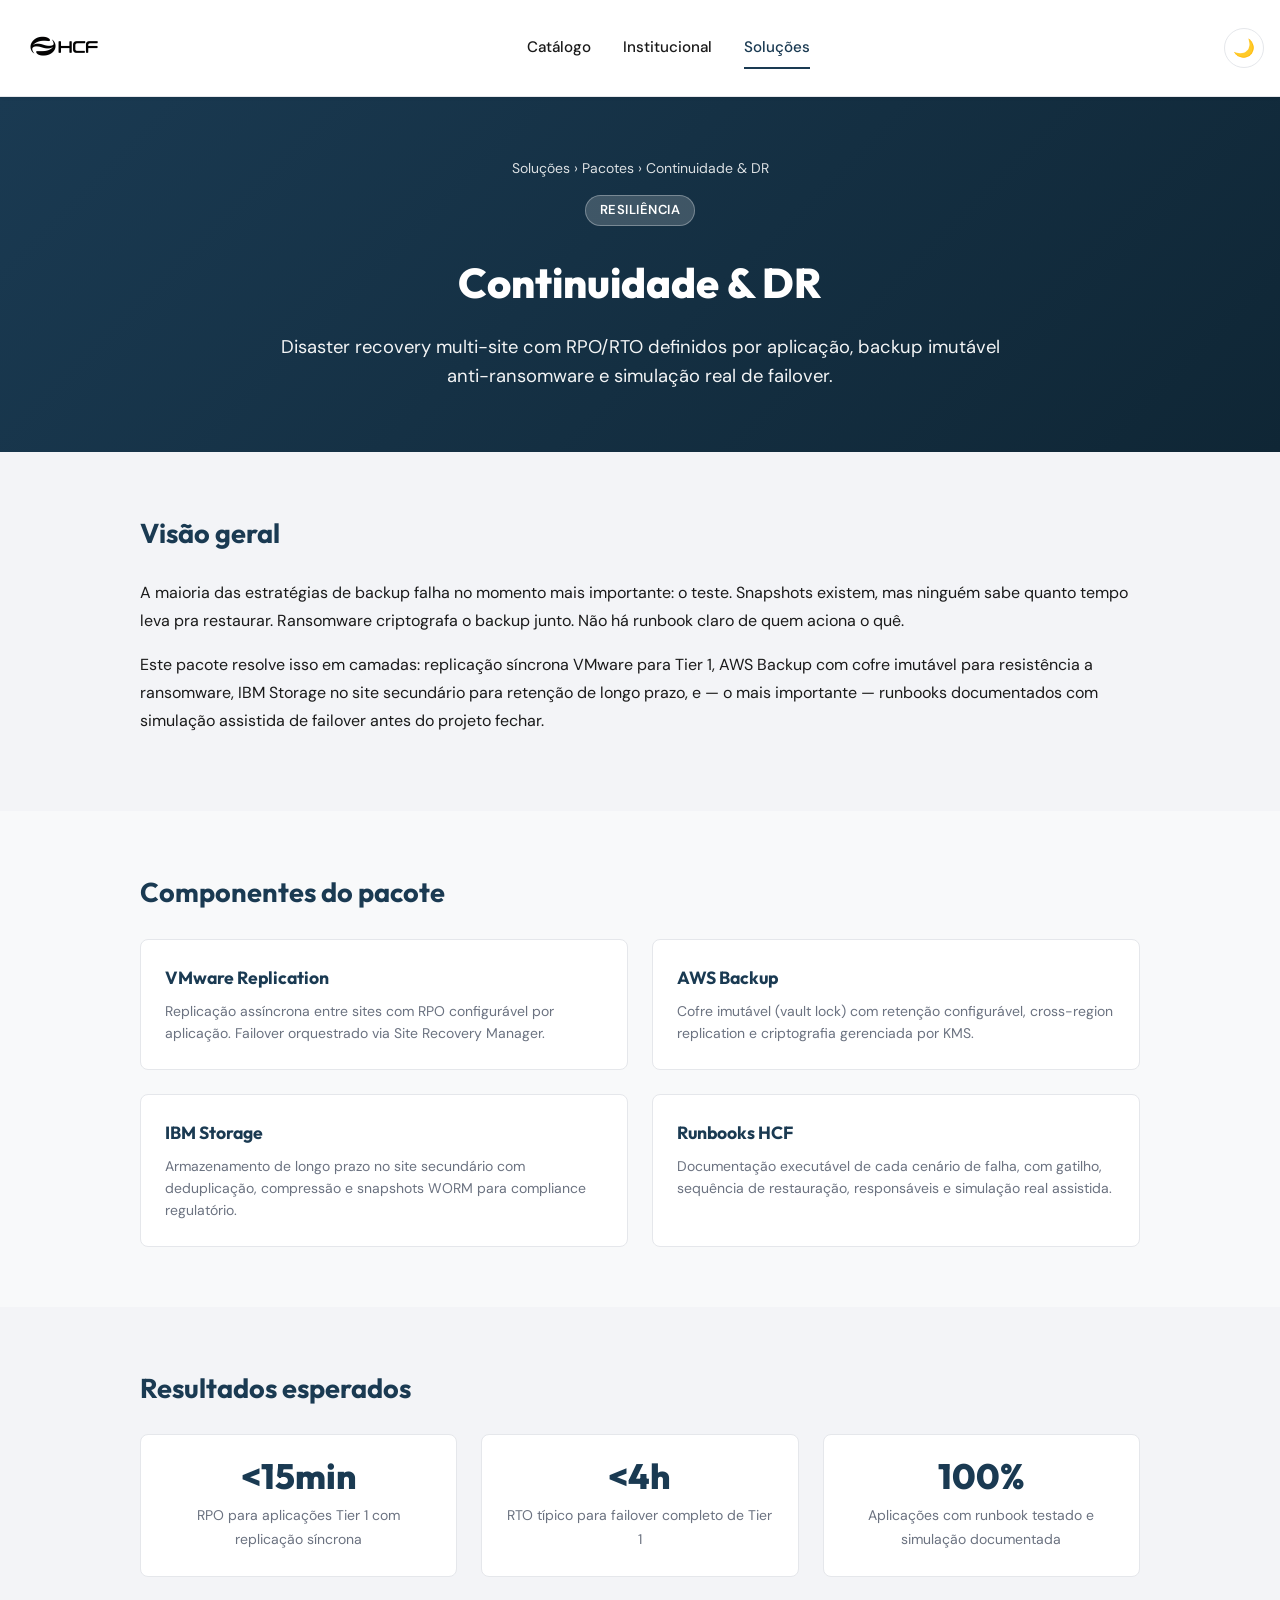
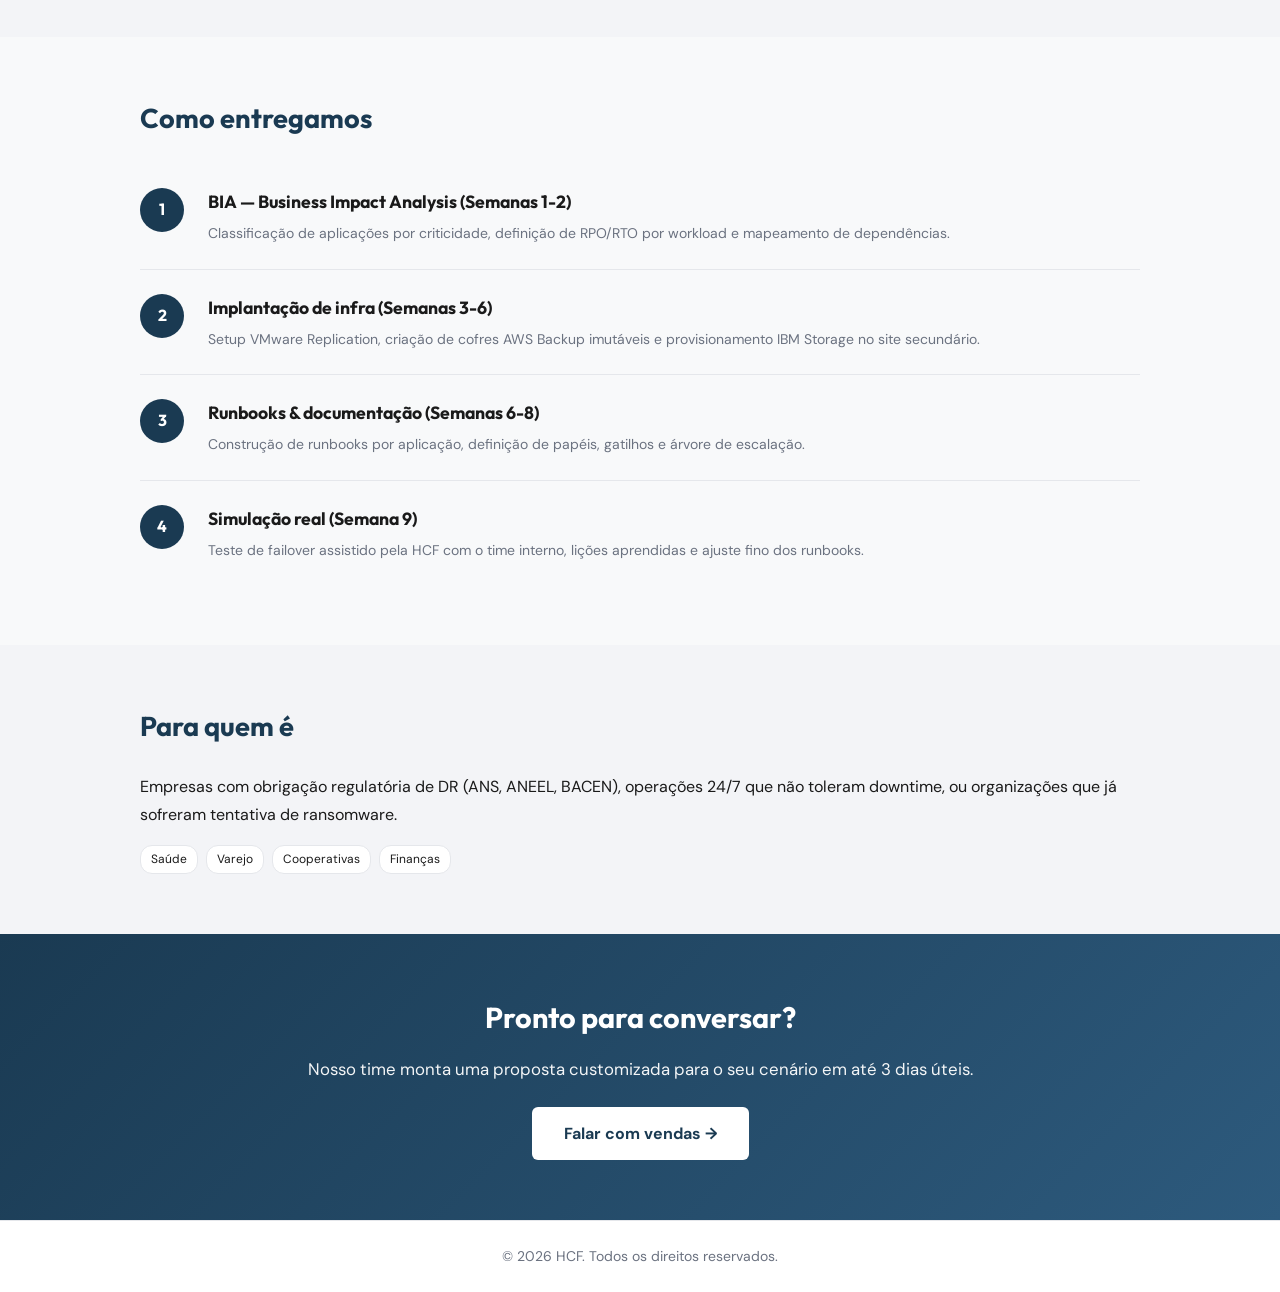
==== pacote-continuidade-dr.html @ e2d4619c "att" ====
<!DOCTYPE html>
<html lang="pt-BR">
<head>
    <meta charset="UTF-8">
    <meta name="viewport" content="width=device-width, initial-scale=1.0">
    <title>Continuidade & DR - Pacote HCF</title>
    <link rel="icon" type="image/png" href="favicon.png">
    <link rel="stylesheet" href="styles.css">
    <script>
        (function () {
            const saved = localStorage.getItem('theme');
            const prefersDark = window.matchMedia('(prefers-color-scheme: dark)').matches;
            document.documentElement.setAttribute('data-theme', saved || (prefersDark ? 'dark' : 'light'));
        })();
    </script>
</head>
<body>
    <header class="header">
        <div class="header-container">
            <a href="index.html" class="logo">
                <img src="hcf.png" alt="HCF" class="logo-img">
            </a>
            <nav class="nav-tabs">
                <a href="index.html" class="nav-tab">Catálogo</a>
                <a href="index.html" class="nav-tab">Institucional</a>
                <a href="solucoes.html" class="nav-tab active">Soluções</a>
            </nav>
            <button class="theme-toggle" id="theme-toggle" aria-label="Alternar tema">
                <span class="theme-icon-light">☀️</span>
                <span class="theme-icon-dark">🌙</span>
            </button>
        </div>
    </header>

    <section class="pkg-hero">
        <div class="container">
            <p class="pkg-breadcrumb"><a href="solucoes.html">Soluções</a> &rsaquo; Pacotes &rsaquo; Continuidade &amp; DR</p>
            <span class="pkg-hero-tag">Resiliência</span>
            <h1>Continuidade &amp; DR</h1>
            <p class="pkg-pitch">Disaster recovery multi-site com RPO/RTO definidos por aplicação, backup imutável anti-ransomware e simulação real de failover.</p>
        </div>
    </section>

    <section class="pkg-section">
        <div class="container">
            <h2>Visão geral</h2>
            <p>A maioria das estratégias de backup falha no momento mais importante: o teste. Snapshots existem, mas ninguém sabe quanto tempo leva pra restaurar. Ransomware criptografa o backup junto. Não há runbook claro de quem aciona o quê.</p>
            <p>Este pacote resolve isso em camadas: replicação síncrona VMware para Tier 1, AWS Backup com cofre imutável para resistência a ransomware, IBM Storage no site secundário para retenção de longo prazo, e — o mais importante — runbooks documentados com simulação assistida de failover antes do projeto fechar.</p>
        </div>
    </section>

    <section class="pkg-section alt">
        <div class="container">
            <h2>Componentes do pacote</h2>
            <div class="pkg-components-grid">
                <div class="pkg-component">
                    <h3>VMware Replication</h3>
                    <p>Replicação assíncrona entre sites com RPO configurável por aplicação. Failover orquestrado via Site Recovery Manager.</p>
                </div>
                <div class="pkg-component">
                    <h3>AWS Backup</h3>
                    <p>Cofre imutável (vault lock) com retenção configurável, cross-region replication e criptografia gerenciada por KMS.</p>
                </div>
                <div class="pkg-component">
                    <h3>IBM Storage</h3>
                    <p>Armazenamento de longo prazo no site secundário com deduplicação, compressão e snapshots WORM para compliance regulatório.</p>
                </div>
                <div class="pkg-component">
                    <h3>Runbooks HCF</h3>
                    <p>Documentação executável de cada cenário de falha, com gatilho, sequência de restauração, responsáveis e simulação real assistida.</p>
                </div>
            </div>
        </div>
    </section>

    <section class="pkg-section">
        <div class="container">
            <h2>Resultados esperados</h2>
            <div class="pkg-outcomes">
                <div class="pkg-outcome">
                    <div class="pkg-outcome-number">&lt;15min</div>
                    <p>RPO para aplicações Tier 1 com replicação síncrona</p>
                </div>
                <div class="pkg-outcome">
                    <div class="pkg-outcome-number">&lt;4h</div>
                    <p>RTO típico para failover completo de Tier 1</p>
                </div>
                <div class="pkg-outcome">
                    <div class="pkg-outcome-number">100%</div>
                    <p>Aplicações com runbook testado e simulação documentada</p>
                </div>
            </div>
        </div>
    </section>

    <section class="pkg-section alt">
        <div class="container">
            <h2>Como entregamos</h2>
            <div class="pkg-phases">
                <div class="pkg-phase">
                    <div class="pkg-phase-number"></div>
                    <div class="pkg-phase-body">
                        <h3>BIA — Business Impact Analysis (Semanas 1-2)</h3>
                        <p>Classificação de aplicações por criticidade, definição de RPO/RTO por workload e mapeamento de dependências.</p>
                    </div>
                </div>
                <div class="pkg-phase">
                    <div class="pkg-phase-number"></div>
                    <div class="pkg-phase-body">
                        <h3>Implantação de infra (Semanas 3-6)</h3>
                        <p>Setup VMware Replication, criação de cofres AWS Backup imutáveis e provisionamento IBM Storage no site secundário.</p>
                    </div>
                </div>
                <div class="pkg-phase">
                    <div class="pkg-phase-number"></div>
                    <div class="pkg-phase-body">
                        <h3>Runbooks &amp; documentação (Semanas 6-8)</h3>
                        <p>Construção de runbooks por aplicação, definição de papéis, gatilhos e árvore de escalação.</p>
                    </div>
                </div>
                <div class="pkg-phase">
                    <div class="pkg-phase-number"></div>
                    <div class="pkg-phase-body">
                        <h3>Simulação real (Semana 9)</h3>
                        <p>Teste de failover assistido pela HCF com o time interno, lições aprendidas e ajuste fino dos runbooks.</p>
                    </div>
                </div>
            </div>
        </div>
    </section>

    <section class="pkg-section">
        <div class="container">
            <h2>Para quem é</h2>
            <p>Empresas com obrigação regulatória de DR (ANS, ANEEL, BACEN), operações 24/7 que não toleram downtime, ou organizações que já sofreram tentativa de ransomware.</p>
            <div class="pkg-segments">
                <span class="component-chip">Saúde</span>
                <span class="component-chip">Varejo</span>
                <span class="component-chip">Cooperativas</span>
                <span class="component-chip">Finanças</span>
            </div>
        </div>
    </section>

    <section class="pkg-cta">
        <div class="container">
            <h2>Pronto para conversar?</h2>
            <p>Nosso time monta uma proposta customizada para o seu cenário em até 3 dias úteis.</p>
            <a href="mailto:vendas@hcftec.br?subject=Interesse%20no%20pacote%20Continuidade%20e%20DR&body=Ol%C3%A1%2C%20gostaria%20de%20receber%20uma%20proposta%20para%20o%20pacote%20Continuidade%20e%20DR." class="pkg-cta-btn">Falar com vendas →</a>
        </div>
    </section>

    <footer class="footer">
        <p>&copy; 2026 HCF. Todos os direitos reservados.</p>
    </footer>

    <script>
        document.getElementById('theme-toggle').addEventListener('click', () => {
            const current = document.documentElement.getAttribute('data-theme');
            const next = current === 'dark' ? 'light' : 'dark';
            document.documentElement.setAttribute('data-theme', next);
            localStorage.setItem('theme', next);
        });
    </script>
</body>
</html>
---- styles.css ----
/* ============================================
   SECTION 1: VARIABLES & RESET
   ============================================ */

@import url('https://fonts.googleapis.com/css2?family=Outfit:wght@400;500;600;700;800&family=DM+Sans:wght@400;500;600;700&display=swap');

:root {
    /* Colors */
    --color-primary: #1a3a52;
    --color-primary-dark: #0f2635;
    --color-primary-light: #2d5a7d;
    --color-secondary: #5a6b7a;
    --color-text-dark: #1a1a1a;
    --color-text-light: #6b7280;
    --color-white: #ffffff;
    --color-bg-white: #ffffff;
    --color-bg-light: #f8f9fa;
    --color-bg-page: #f3f4f7;
    --color-border: #e5e7eb;
    --color-whatsapp: #25d366;
    --color-whatsapp-dark: #1ea852;
    --color-error: #e74c3c;
    --color-error-dark: #c0392b;

    /* Typography */
    --font-display: 'Outfit', sans-serif;
    --font-body: 'DM Sans', sans-serif;
    --font-size-h1: 2.5rem;
    --font-size-subtitle: 18px;
    --font-size-h1-mobile: 2rem;
    --font-size-subtitle-mobile: 16px;

    /* Spacing */
    --spacing-xs: 8px;
    --spacing-sm: 16px;
    --spacing-md: 24px;
    --spacing-lg: 32px;
    --spacing-xl: 40px;
    --spacing-xxl: 60px;

    /* Other */
    --transition: all 0.3s ease;
    --box-shadow: 0 1px 3px rgba(0, 0, 0, 0.08);
    --box-shadow-hover: 0 4px 12px rgba(0, 0, 0, 0.12);
    --box-shadow-elevated: 0 8px 24px rgba(0, 0, 0, 0.14);
}

[data-theme="dark"] {
    --color-primary: #4a9eff;
    --color-primary-dark: #2d7fdb;
    --color-primary-light: #6bb0ff;
    --color-secondary: #8a9ba8;
    --color-text-dark: #e8eaed;
    --color-text-light: #a0a8b3;
    --color-white: #ffffff;
    --color-bg-white: #1e2128;
    --color-bg-light: #262a33;
    --color-bg-page: #14161b;
    --color-border: #2f343d;
    --box-shadow: 0 1px 3px rgba(0, 0, 0, 0.4);
    --box-shadow-hover: 0 4px 12px rgba(0, 0, 0, 0.5);
    --box-shadow-elevated: 0 8px 24px rgba(0, 0, 0, 0.6);
}

* {
    margin: 0;
    padding: 0;
    box-sizing: border-box;
}

html {
    scroll-behavior: smooth;
}

body {
    font-family: var(--font-body);
    background-color: var(--color-bg-page);
    color: var(--color-text-dark);
    line-height: 1.6;
}

button {
    cursor: pointer;
    border: none;
    font-family: var(--font-body);
    font-size: 1rem;
}

h1, h2, h3, h4, h5, h6 {
    font-family: var(--font-display);
    margin-bottom: var(--spacing-sm);
    font-weight: 700;
    color: var(--color-text-dark);
}


/* ============================================
   SECTION 2: HEADER
   ============================================ */

.header {
    background-color: var(--color-bg-white);
    padding: var(--spacing-sm) 0;
    position: sticky;
    top: 0;
    z-index: 100;
    box-shadow: var(--box-shadow);
    border-bottom: 1px solid var(--color-border);
}

.header-container {
    max-width: 1400px;
    margin: 0 auto;
    padding: 0 var(--spacing-sm);
    display: flex;
    justify-content: space-between;
    align-items: center;
    gap: var(--spacing-md);
}

.logo {
    display: flex;
    align-items: center;
    text-decoration: none;
}

.logo-img {
    height: 64px;
    width: auto;
    display: block;
    filter: invert(1);
    transition: filter 0.3s ease;
}

@media (max-width: 767px) {
    .logo-img { height: 48px; }
}

[data-theme="dark"] .logo-img {
    filter: invert(0);
}

.theme-toggle {
    background-color: transparent;
    border: 1px solid var(--color-border);
    border-radius: 50%;
    width: 40px;
    height: 40px;
    display: flex;
    align-items: center;
    justify-content: center;
    font-size: 1.1rem;
    cursor: pointer;
    transition: var(--transition);
    padding: 0;
    flex-shrink: 0;
}

.theme-toggle:hover {
    background-color: var(--color-bg-light);
    border-color: var(--color-primary);
}

.theme-toggle .theme-icon-light { display: none; }
.theme-toggle .theme-icon-dark { display: inline; }

[data-theme="dark"] .theme-toggle .theme-icon-light { display: inline; }
[data-theme="dark"] .theme-toggle .theme-icon-dark { display: none; }

/* Navigation Tabs */
.nav-tabs {
    display: flex;
    gap: var(--spacing-lg);
}

.nav-tab {
    background-color: transparent;
    color: var(--color-text-dark);
    padding: var(--spacing-xs) 0;
    font-size: 0.95rem;
    font-weight: 500;
    border-bottom: 2px solid transparent;
    transition: var(--transition);
    cursor: pointer;
    font-family: var(--font-body);
    text-decoration: none;
}

.nav-tab:hover {
    color: var(--color-primary);
    border-bottom-color: var(--color-primary);
}

.nav-tab.active {
    color: var(--color-primary);
    border-bottom-color: var(--color-primary);
}

.header-right {
    display: flex;
    align-items: center;
    gap: var(--spacing-md);
    flex: 1;
    justify-content: flex-end;
}

.search-box {
    flex: 1;
    display: flex;
    gap: 0;
    background-color: var(--color-bg-light);
    border: 1px solid var(--color-border);
    border-radius: 6px;
    overflow: hidden;
    max-width: 400px;
    transition: var(--transition);
}

.search-box:focus-within {
    border-color: var(--color-primary);
    box-shadow: 0 0 0 3px rgba(26, 58, 82, 0.1);
}

.search-input {
    flex: 1;
    border: none;
    padding: 10px var(--spacing-sm);
    outline: none;
    font-size: 0.95rem;
    background-color: transparent;
    font-family: var(--font-body);
    color: var(--color-text-dark);
}

.search-input::placeholder {
    color: var(--color-text-light);
}

.search-btn {
    padding: 10px var(--spacing-sm);
    background-color: transparent;
    color: var(--color-primary);
    font-size: 1rem;
    transition: var(--transition);
    cursor: pointer;
}

.search-btn:hover {
    background-color: rgba(26, 58, 82, 0.05);
}

.cart-icon-container {
    display: flex;
    align-items: center;
}

.cart-icon {
    background-color: transparent;
    color: var(--color-text-dark);
    font-size: 1.4rem;
    position: relative;
    padding: var(--spacing-xs) var(--spacing-sm);
    transition: var(--transition);
    cursor: pointer;
}

.cart-icon:hover {
    color: var(--color-primary);
}

.cart-count {
    position: absolute;
    top: -4px;
    right: 4px;
    background-color: var(--color-error);
    color: var(--color-white);
    border-radius: 50%;
    width: 20px;
    height: 20px;
    display: flex;
    align-items: center;
    justify-content: center;
    font-size: 0.7rem;
    font-weight: 700;
}


/* ============================================
   SECTION 3: MAIN CONTENT & CATALOG
   ============================================ */

.main-content {
    max-width: 1400px;
    margin: 0 auto;
    padding: var(--spacing-lg) var(--spacing-sm);
}

.catalog h2 {
    color: var(--color-text-dark);
    font-size: 2rem;
    margin-bottom: var(--spacing-lg);
    text-align: center;
    font-weight: 800;
    font-family: var(--font-display);
}

.category-tabs-container {
    display: flex;
    justify-content: center;
    margin-bottom: var(--spacing-lg);
    overflow-x: auto;
    padding-bottom: var(--spacing-sm);
}

.category-tabs {
    display: flex;
    gap: var(--spacing-sm);
    flex-wrap: wrap;
    justify-content: center;
}

.category-tab {
    padding: 10px var(--spacing-md);
    background-color: var(--color-bg-light);
    color: var(--color-text-dark);
    border: 1px solid var(--color-border);
    border-radius: 20px;
    font-size: 0.95rem;
    font-weight: 500;
    transition: var(--transition);
    cursor: pointer;
    font-family: var(--font-body);
    white-space: nowrap;
}

.category-tab:hover {
    border-color: var(--color-primary);
    color: var(--color-primary);
}

.category-tab.active {
    background-color: var(--color-primary);
    color: var(--color-white);
    border-color: var(--color-primary);
}

.products-grid {
    display: grid;
    grid-template-columns: repeat(4, 1fr);
    gap: var(--spacing-lg);
    margin-bottom: var(--spacing-lg);
}

.product-card {
    background-color: var(--color-bg-white);
    border: 1px solid var(--color-border);
    border-radius: 8px;
    padding: var(--spacing-md);
    transition: var(--transition);
    display: flex;
    flex-direction: column;
    height: 100%;
    cursor: pointer;
}

.product-card:hover {
    border-color: var(--color-primary);
    box-shadow: var(--box-shadow-elevated);
    transform: translateY(-4px);
}

.product-image {
    width: 100%;
    height: 200px;
    background-color: var(--color-bg-light);
    border-radius: 6px;
    margin-bottom: var(--spacing-md);
    display: flex;
    align-items: center;
    justify-content: center;
    font-size: 3rem;
    overflow: hidden;
    border: 1px solid var(--color-border);
}

.product-img {
    width: 100%;
    height: 100%;
    object-fit: cover;
}

.product-emoji {
    font-size: 3rem;
}

.product-info {
    flex: 1;
    display: flex;
    flex-direction: column;
}

.product-name {
    font-size: 1.1rem;
    font-weight: 600;
    color: var(--color-text-dark);
    margin-bottom: var(--spacing-xs);
    line-height: 1.4;
    min-height: 2.4em;
    font-family: var(--font-display);
}

.product-price {
    font-size: 1.5rem;
    font-weight: 700;
    color: var(--color-primary);
    margin-bottom: var(--spacing-md);
    font-family: var(--font-display);
}

.product-description {
    font-size: 0.9rem;
    color: var(--color-text-light);
    margin-bottom: var(--spacing-md);
    flex: 1;
}

.product-buttons {
    display: flex;
    gap: var(--spacing-sm);
    margin-top: auto;
}

.product-buttons button {
    flex: 1;
    padding: 10px var(--spacing-sm);
    border-radius: 6px;
    font-weight: 600;
    transition: var(--transition);
    font-size: 0.9rem;
    font-family: var(--font-body);
}

.btn-add-cart {
    background-color: var(--color-primary);
    color: var(--color-white);
    border: 1px solid var(--color-primary);
}

.btn-add-cart:hover {
    background-color: var(--color-primary-dark);
    border-color: var(--color-primary-dark);
}

.btn-package-link {
    text-decoration: none;
    display: inline-flex;
    align-items: center;
    justify-content: center;
    gap: 8px;
    width: 100%;
    padding: 12px 20px;
    border-radius: 999px;
    background: linear-gradient(135deg, var(--color-primary), var(--color-primary-light));
    color: var(--color-white) !important;
    border: none !important;
    font-weight: 600;
    font-size: 0.95rem;
    letter-spacing: 0.2px;
    box-shadow: 0 4px 12px rgba(26, 58, 82, 0.25);
    transition: transform 0.2s ease, box-shadow 0.2s ease, background 0.3s ease;
    position: relative;
    overflow: hidden;
}

.btn-package-link::after {
    content: "→";
    display: inline-block;
    transition: transform 0.25s cubic-bezier(0.22, 1, 0.36, 1);
    font-weight: 700;
}

.btn-package-link:hover {
    transform: translateY(-2px);
    box-shadow: 0 8px 20px rgba(26, 58, 82, 0.35);
    background: linear-gradient(135deg, var(--color-primary-light), var(--color-primary));
}

.btn-package-link:hover::after {
    transform: translateX(4px);
}

.btn-package-link:active {
    transform: translateY(0);
}

.package-product-card {
    border-top: 3px solid var(--color-primary);
}

.package-product-image {
    height: 120px !important;
    background: linear-gradient(135deg, var(--color-primary), var(--color-primary-light)) !important;
    border: none !important;
}

.package-product-image .product-emoji {
    font-size: 3.5rem;
    color: var(--color-white);
    filter: drop-shadow(0 2px 4px rgba(0,0,0,0.2));
}

.btn-details {
    background-color: transparent;
    color: var(--color-primary);
    border: 1px solid var(--color-border);
}

.btn-details:hover {
    background-color: var(--color-bg-light);
    border-color: var(--color-primary);
}


/* ============================================
   SECTION 4: MODAL
   ============================================ */

.modal-overlay {
    position: fixed;
    top: 0;
    left: 0;
    width: 100%;
    height: 100%;
    background-color: rgba(0, 0, 0, 0.4);
    display: flex;
    align-items: center;
    justify-content: center;
    z-index: 200;
    opacity: 0;
    visibility: hidden;
    transition: var(--transition);
}

.modal-overlay.active {
    opacity: 1;
    visibility: visible;
}

.modal-content {
    background-color: var(--color-bg-white);
    border-radius: 12px;
    padding: var(--spacing-lg);
    max-width: 800px;
    width: 90%;
    max-height: 90vh;
    overflow-y: auto;
    position: relative;
    display: grid;
    grid-template-columns: 1fr 1fr;
    gap: var(--spacing-lg);
    box-shadow: var(--box-shadow-elevated);
}

.modal-close {
    position: absolute;
    top: var(--spacing-sm);
    right: var(--spacing-sm);
    background-color: transparent;
    color: var(--color-text-light);
    font-size: 1.5rem;
    width: 40px;
    height: 40px;
    display: flex;
    align-items: center;
    justify-content: center;
    border-radius: 50%;
    transition: var(--transition);
    cursor: pointer;
}

.modal-close:hover {
    background-color: var(--color-bg-light);
    color: var(--color-text-dark);
}

.modal-image {
    width: 100%;
    height: 300px;
    background-color: var(--color-bg-light);
    border-radius: 8px;
    display: flex;
    align-items: center;
    justify-content: center;
    font-size: 4rem;
    margin-bottom: var(--spacing-md);
    border: 1px solid var(--color-border);
    overflow: hidden;
}

.modal-product-img {
    width: 100%;
    height: 100%;
    object-fit: cover;
}

.modal-emoji {
    font-size: 4rem;
}

.modal-info {
    padding-top: var(--spacing-sm);
}

.modal-info h2 {
    font-size: 1.6rem;
    color: var(--color-text-dark);
    margin-bottom: var(--spacing-sm);
    font-family: var(--font-display);
    font-weight: 700;
}

.modal-price {
    font-size: 1.9rem;
    font-weight: 700;
    color: var(--color-primary);
    margin-bottom: var(--spacing-md);
    font-family: var(--font-display);
}

.modal-specs {
    background-color: var(--color-bg-light);
    padding: var(--spacing-md);
    border-radius: 8px;
    margin-bottom: var(--spacing-md);
    border: 1px solid var(--color-border);
}

.modal-specs h3 {
    font-size: 0.95rem;
    color: var(--color-text-dark);
    margin-bottom: var(--spacing-sm);
    font-weight: 600;
    font-family: var(--font-body);
}

.modal-specs ul {
    list-style: none;
    padding-left: 0;
}

.modal-specs li {
    padding: var(--spacing-xs) 0;
    color: var(--color-text-light);
    font-size: 0.9rem;
    border-bottom: 1px solid var(--color-border);
}

.modal-specs li:last-child {
    border-bottom: none;
}

.modal-btn-add {
    width: 100%;
    padding: 12px var(--spacing-md);
    background-color: var(--color-primary);
    color: var(--color-white);
    font-weight: 700;
    border-radius: 6px;
    font-size: 1rem;
    transition: var(--transition);
    border: none;
    cursor: pointer;
    font-family: var(--font-body);
}

.modal-btn-add:hover {
    background-color: var(--color-primary-dark);
}


/* ============================================
   SECTION 5: CART SIDEBAR
   ============================================ */

.cart-sidebar {
    position: fixed;
    right: -350px;
    top: 0;
    width: 350px;
    height: 100vh;
    background-color: var(--color-bg-white);
    box-shadow: -4px 0 12px rgba(0, 0, 0, 0.1);
    z-index: 150;
    transition: var(--transition);
    display: flex;
    flex-direction: column;
    overflow-y: auto;
}

.cart-sidebar.active {
    right: 0;
}

.cart-header {
    background-color: var(--color-bg-light);
    color: var(--color-text-dark);
    padding: var(--spacing-md);
    display: flex;
    justify-content: space-between;
    align-items: center;
    border-bottom: 1px solid var(--color-border);
}

.cart-header h3 {
    margin: 0;
    font-size: 1.2rem;
    font-weight: 700;
    font-family: var(--font-display);
}

.cart-close {
    background-color: transparent;
    color: var(--color-text-light);
    font-size: 1.5rem;
    width: 40px;
    height: 40px;
    display: flex;
    align-items: center;
    justify-content: center;
    border-radius: 50%;
    transition: var(--transition);
    cursor: pointer;
}

.cart-close:hover {
    background-color: var(--color-bg-page);
    color: var(--color-text-dark);
}

.cart-items {
    flex: 1;
    padding: var(--spacing-md);
    overflow-y: auto;
}

.cart-item {
    display: flex;
    gap: var(--spacing-sm);
    margin-bottom: var(--spacing-md);
    padding-bottom: var(--spacing-md);
    border-bottom: 1px solid var(--color-border);
}

.cart-item:last-child {
    border-bottom: none;
}

.cart-item-image {
    width: 80px;
    height: 80px;
    background-color: var(--color-bg-light);
    border-radius: 6px;
    display: flex;
    align-items: center;
    justify-content: center;
    font-size: 2rem;
    flex-shrink: 0;
    border: 1px solid var(--color-border);
}

.cart-item-details {
    flex: 1;
    display: flex;
    flex-direction: column;
}

.cart-item-name {
    font-weight: 600;
    color: var(--color-text-dark);
    margin-bottom: var(--spacing-xs);
    font-size: 0.95rem;
    font-family: var(--font-display);
}

.cart-item-price {
    font-weight: 700;
    color: var(--color-primary);
    margin-bottom: var(--spacing-xs);
    font-family: var(--font-display);
}

.cart-item-quantity {
    display: flex;
    align-items: center;
    gap: var(--spacing-xs);
    margin-top: auto;
}

.cart-item-quantity button {
    width: 28px;
    height: 28px;
    background-color: var(--color-bg-light);
    color: var(--color-text-dark);
    border-radius: 4px;
    display: flex;
    align-items: center;
    justify-content: center;
    transition: var(--transition);
    border: 1px solid var(--color-border);
    cursor: pointer;
    font-family: var(--font-body);
}

.cart-item-quantity button:hover {
    background-color: var(--color-primary);
    color: var(--color-white);
    border-color: var(--color-primary);
}

.cart-item-quantity span {
    min-width: 20px;
    text-align: center;
    font-weight: 600;
    color: var(--color-text-dark);
}

.cart-item-remove {
    color: var(--color-error);
    font-size: 0.85rem;
    cursor: pointer;
    transition: var(--transition);
}

.cart-item-remove:hover {
    color: var(--color-error-dark);
}

.cart-footer {
    border-top: 1px solid var(--color-border);
    padding: var(--spacing-md);
    background-color: var(--color-bg-light);
}

.cart-total {
    display: flex;
    justify-content: space-between;
    align-items: center;
    margin-bottom: var(--spacing-md);
    font-size: 1.1rem;
}

.cart-total strong {
    color: var(--color-text-dark);
    font-family: var(--font-display);
}

.cart-total span {
    color: var(--color-primary);
    font-weight: 700;
    font-family: var(--font-display);
}

.btn-checkout {
    width: 100%;
    padding: 12px var(--spacing-md);
    background-color: var(--color-primary);
    color: var(--color-white);
    font-weight: 700;
    border-radius: 6px;
    font-size: 1rem;
    transition: var(--transition);
    display: flex;
    align-items: center;
    justify-content: center;
    gap: var(--spacing-xs);
    border: none;
    cursor: pointer;
    font-family: var(--font-body);
}

.btn-checkout:hover {
    background-color: var(--color-primary-dark);
    transform: translateY(-1px);
    box-shadow: var(--box-shadow-elevated);
}

/* Cart feedback: toast + pulse + button flash */
.cart-toast {
    position: fixed;
    bottom: 24px;
    right: 24px;
    background-color: var(--color-bg-white);
    color: var(--color-text-dark);
    border: 1px solid var(--color-border);
    border-left: 4px solid var(--color-primary);
    border-radius: 8px;
    padding: 14px 18px;
    box-shadow: var(--box-shadow-elevated);
    display: flex;
    align-items: center;
    gap: 12px;
    min-width: 280px;
    max-width: 380px;
    z-index: 300;
    transform: translateX(120%);
    opacity: 0;
    transition: transform 0.35s cubic-bezier(0.22, 1, 0.36, 1), opacity 0.25s ease;
    font-family: var(--font-body);
    font-size: 14px;
}

.cart-toast.show {
    transform: translateX(0);
    opacity: 1;
}

.cart-toast.error {
    border-left-color: var(--color-error);
}

.cart-toast-icon {
    width: 28px;
    height: 28px;
    border-radius: 50%;
    background-color: var(--color-primary);
    color: var(--color-white);
    display: flex;
    align-items: center;
    justify-content: center;
    font-weight: 700;
    font-size: 14px;
    flex-shrink: 0;
}

.cart-toast.error .cart-toast-icon {
    background-color: var(--color-error);
}

.cart-toast-msg {
    flex: 1;
    line-height: 1.4;
    color: var(--color-text-dark);
}

.cart-toast-action {
    background-color: transparent;
    color: var(--color-primary);
    border: 1px solid var(--color-primary);
    padding: 6px 12px;
    border-radius: 6px;
    font-size: 13px;
    font-weight: 600;
    cursor: pointer;
    transition: var(--transition);
    flex-shrink: 0;
}

.cart-toast-action:hover {
    background-color: var(--color-primary);
    color: var(--color-white);
}

@media (max-width: 480px) {
    .cart-toast {
        left: 12px;
        right: 12px;
        bottom: 12px;
        min-width: 0;
        max-width: none;
    }
}

@keyframes cart-pulse-anim {
    0%   { transform: scale(1); }
    30%  { transform: scale(1.25); }
    60%  { transform: scale(0.92); }
    100% { transform: scale(1); }
}

.cart-icon.cart-pulse {
    animation: cart-pulse-anim 0.55s cubic-bezier(0.36, 0, 0.4, 1.4);
}

@keyframes cart-count-bump {
    0%, 100% { background-color: var(--color-error); }
    50% { background-color: #2ecc71; transform: scale(1.4); }
}

.cart-icon.cart-pulse .cart-count {
    animation: cart-count-bump 0.55s ease;
}

.btn-add-cart.btn-added {
    background-color: #2ecc71 !important;
    border-color: #27ae60 !important;
    color: var(--color-white) !important;
    pointer-events: none;
}


/* ============================================
   SECTION 6: RESPONSIVE MEDIA QUERIES
   ============================================ */

/* Tablet (max-width: 1199px) */
@media (max-width: 1199px) {
    .products-grid {
        grid-template-columns: repeat(2, 1fr);
        gap: var(--spacing-md);
    }

    .modal-content {
        grid-template-columns: 1fr;
        max-width: 600px;
    }

    .modal-image {
        width: 100%;
        height: 250px;
    }

    .search-box {
        max-width: 300px;
    }

    .header-container {
        gap: var(--spacing-sm);
    }
}

/* Mobile (max-width: 767px) */
@media (max-width: 767px) {
    .category-tabs-container {
        margin-bottom: var(--spacing-md);
    }

    .category-tabs {
        gap: 6px;
    }

    .category-tab {
        padding: 8px 12px;
        font-size: 0.85rem;
    }

    .products-grid {
        grid-template-columns: 1fr;
        gap: var(--spacing-md);
    }

    .header-container {
        flex-wrap: wrap;
        gap: var(--spacing-sm);
        padding: var(--spacing-xs);
    }

    .logo h1 {
        font-size: 1.4rem;
        flex-basis: 100%;
    }

    .search-box {
        flex: 1;
        min-width: 100%;
        max-width: none;
    }

    .cart-icon-container {
        flex-basis: auto;
    }

    .main-content {
        padding: var(--spacing-md) var(--spacing-sm);
    }

    .catalog h2 {
        font-size: 1.4rem;
    }

    .cart-sidebar {
        width: 100%;
        right: -100%;
    }

    .cart-sidebar.active {
        right: 0;
    }

    .modal-content {
        width: 95%;
        padding: var(--spacing-md);
        gap: var(--spacing-md);
    }

    .modal-image {
        height: 200px;
    }

    .product-image {
        height: 180px;
        font-size: 2.5rem;
    }

    .product-name {
        font-size: 1rem;
    }

    .product-price {
        font-size: 1.2rem;
    }

    .product-buttons {
        gap: var(--spacing-xs);
    }

    .product-buttons button {
        font-size: 0.85rem;
        padding: 8px 12px;
    }
}

/* Extra Small Devices (max-width: 480px) */
@media (max-width: 480px) {
    .logo h1 {
        font-size: 1.2rem;
    }

    .search-input {
        font-size: 0.85rem;
        padding: 6px 8px;
    }

    .search-box {
        gap: 4px;
    }

    .product-card {
        padding: 12px;
    }

    .modal-info h2 {
        font-size: 1.3rem;
    }

    .modal-price {
        font-size: 1.5rem;
    }

    .cart-item {
        gap: 12px;
    }

    .cart-item-image {
        width: 70px;
        height: 70px;
        font-size: 1.5rem;
    }

    .btn-checkout {
        padding: 12px 16px;
        font-size: 0.95rem;
    }

    .nav-tabs {
        flex-basis: 100%;
        order: 3;
        margin-top: var(--spacing-sm);
    }

    .nav-tab {
        flex: 1;
        text-align: center;
    }
}

/* ============================================
   TAB CONTENT
   ============================================ */

.tab-content {
    display: none;
    animation: fadeIn 0.3s ease;
}

.tab-content.active {
    display: block;
}

@keyframes fadeIn {
    from { opacity: 0; }
    to { opacity: 1; }
}

/* ============================================
   INSTITUTIONAL SECTION
   ============================================ */

.institucional {
    padding: var(--spacing-lg) var(--spacing-md);
    background-color: var(--color-bg-page);
}

.institucional-header {
    text-align: center;
    margin-bottom: var(--spacing-lg);
}

.institucional-header h2 {
    font-size: 2.2rem;
    color: var(--color-text-dark);
    margin-bottom: var(--spacing-sm);
    font-weight: 800;
    font-family: var(--font-display);
}

.institucional-header .subtitle {
    font-size: 1.05rem;
    color: var(--color-text-light);
    font-family: var(--font-body);
}

.institucional-grid {
    display: grid;
    grid-template-columns: repeat(2, 1fr);
    gap: var(--spacing-lg);
    margin-bottom: var(--spacing-lg);
    max-width: 1400px;
    margin-left: auto;
    margin-right: auto;
}

.institucional-card {
    background-color: var(--color-bg-white);
    border: 1px solid var(--color-border);
    border-radius: 8px;
    padding: var(--spacing-md);
    box-shadow: var(--box-shadow);
    transition: var(--transition);
}

.institucional-card:hover {
    box-shadow: var(--box-shadow-elevated);
    border-color: var(--color-primary);
    transform: translateY(-4px);
}

.institucional-card h3 {
    color: var(--color-primary);
    margin-bottom: var(--spacing-sm);
    font-size: 1.3rem;
    font-weight: 700;
    font-family: var(--font-display);
}

.institucional-card p {
    color: var(--color-text-light);
    line-height: 1.8;
}

.institucional-card.highlight {
    background: linear-gradient(135deg, var(--color-primary), var(--color-primary-light));
    color: var(--color-white);
    border: none;
}

.institucional-card.highlight h3,
.institucional-card.highlight p {
    color: var(--color-white);
}

.pillars-section {
    margin-bottom: var(--spacing-lg);
    max-width: 1400px;
    margin-left: auto;
    margin-right: auto;
}

.pillars-section h3 {
    text-align: center;
    color: var(--color-text-dark);
    margin-bottom: var(--spacing-lg);
    font-size: 1.8rem;
    font-weight: 800;
    font-family: var(--font-display);
}

.pillars-grid {
    display: grid;
    grid-template-columns: repeat(4, 1fr);
    gap: var(--spacing-md);
}

.pillar {
    background-color: var(--color-bg-white);
    border: 1px solid var(--color-border);
    border-radius: 8px;
    padding: var(--spacing-md);
    text-align: center;
    transition: var(--transition);
}

.pillar:hover {
    border-color: var(--color-primary);
    box-shadow: var(--box-shadow-elevated);
}

.pillar-icon {
    font-size: 2.5rem;
    margin-bottom: var(--spacing-sm);
}

.pillar h4 {
    color: var(--color-primary);
    margin-bottom: var(--spacing-sm);
    font-size: 1.1rem;
    font-weight: 700;
    font-family: var(--font-display);
}

.pillar p {
    color: var(--color-text-light);
    font-size: 0.95rem;
    line-height: 1.6;
}

.certifications-section {
    margin-bottom: var(--spacing-lg);
    text-align: center;
    max-width: 1400px;
    margin-left: auto;
    margin-right: auto;
}

.certifications-section h3 {
    color: var(--color-text-dark);
    margin-bottom: var(--spacing-md);
    font-size: 1.5rem;
    font-weight: 700;
    font-family: var(--font-display);
}

.certifications-list {
    display: flex;
    flex-wrap: wrap;
    justify-content: center;
    gap: var(--spacing-sm);
}

.cert-badge {
    display: inline-block;
    background-color: var(--color-primary);
    color: var(--color-white);
    padding: 8px 16px;
    border-radius: 20px;
    font-size: 0.9rem;
    font-weight: 500;
    font-family: var(--font-body);
}

.contact-section {
    background-color: var(--color-bg-white);
    border: 1px solid var(--color-border);
    border-radius: 8px;
    padding: var(--spacing-lg);
    box-shadow: var(--box-shadow);
    max-width: 1400px;
    margin-left: auto;
    margin-right: auto;
}

.contact-section h3 {
    color: var(--color-text-dark);
    margin-bottom: var(--spacing-lg);
    font-size: 1.5rem;
    text-align: center;
    font-weight: 700;
    font-family: var(--font-display);
}

.contact-info {
    display: grid;
    grid-template-columns: repeat(4, 1fr);
    gap: var(--spacing-md);
}

.contact-item {
    padding: var(--spacing-md);
    border-right: 1px solid var(--color-border);
}

.contact-item:last-child {
    border-right: none;
}

.contact-item strong {
    color: var(--color-primary);
    display: block;
    margin-bottom: var(--spacing-sm);
    font-family: var(--font-display);
}

.contact-item a {
    color: var(--color-primary);
    text-decoration: none;
    transition: var(--transition);
    font-family: var(--font-body);
}

.contact-item a:hover {
    text-decoration: underline;
    color: var(--color-primary-dark);
}

/* Responsive for Institutional */
@media (max-width: 1199px) {
    .institucional-grid {
        grid-template-columns: 1fr;
    }

    .pillars-grid {
        grid-template-columns: repeat(2, 1fr);
    }

    .contact-info {
        grid-template-columns: repeat(2, 1fr);
    }

    .contact-item {
        border-right: none;
        border-bottom: 1px solid var(--color-light-gray);
        padding-bottom: var(--spacing-md);
    }

    .contact-item:nth-child(odd) {
        border-right: 1px solid var(--color-light-gray);
    }

    .contact-item:last-child,
    .contact-item:nth-last-child(2) {
        border-bottom: none;
    }
}

@media (max-width: 767px) {
    .institucional {
        padding: var(--spacing-md);
    }

    .institucional-header h2 {
        font-size: 1.6rem;
    }

    .pillars-grid {
        grid-template-columns: 1fr;
    }

    .contact-info {
        grid-template-columns: 1fr;
    }

    .contact-item {
        border-right: none;
        border-bottom: 1px solid var(--color-light-gray);
        padding-bottom: var(--spacing-md);
    }

    .contact-item:last-child {
        border-bottom: none;
    }

    .certifications-list {
        gap: 8px;
    }

    .cert-badge {
        padding: 6px 12px;
        font-size: 0.85rem;
    }
}

/* ============================================
   SECTION 7: HERO SECTION
   ============================================ */

.hero {
    background-color: var(--color-bg-white);
    border-bottom: 1px solid var(--color-border);
    padding: var(--spacing-xxl) var(--spacing-sm);
    text-align: center;
}

.hero-content {
    max-width: 1200px;
    margin: 0 auto;
}

.hero h1 {
    font-size: var(--font-size-h1);
    color: var(--color-primary);
    margin: 0 0 var(--spacing-sm) 0;
    font-weight: 600;
}

.hero p {
    font-size: var(--font-size-subtitle);
    color: var(--color-text-light);
    margin: 0;
}

@media (max-width: 768px) {
    .hero {
        padding: var(--spacing-xl) var(--spacing-sm);
    }

    .hero h1 {
        font-size: var(--font-size-h1-mobile);
    }

    .hero p {
        font-size: var(--font-size-subtitle-mobile);
    }
}

/* Solutions Section */
.solutions-section {
    padding: 80px var(--spacing-sm);
    background-color: var(--color-bg-white);
}

.solutions-section .container {
    max-width: 1200px;
    margin: 0 auto;
}

.solutions-section h2 {
    font-size: 1.8rem;
    color: var(--color-primary);
    margin: 0 0 var(--spacing-xl) 0;
    font-weight: 600;
}

.solutions-grid {
    display: grid;
    grid-template-columns: repeat(3, 1fr);
    gap: var(--spacing-md);
}

.solution-card {
    background-color: var(--color-bg-white);
    border: 1px solid var(--color-border);
    border-radius: 4px;
    padding: var(--spacing-md);
    transition: var(--transition);
}

.solution-card:hover {
    box-shadow: var(--box-shadow-hover);
    transform: translateY(-2px);
}

.solution-category {
    display: block;
    font-size: 12px;
    color: var(--color-text-light);
    text-transform: uppercase;
    margin-bottom: 12px;
    letter-spacing: 0.5px;
}

.solution-card h3 {
    font-size: 20px;
    color: var(--color-primary);
    margin: 0 0 12px 0;
    font-weight: 600;
}

.solution-card p {
    font-size: 14px;
    color: var(--color-text-dark);
    line-height: 1.6;
    margin: 0;
    display: -webkit-box;
    -webkit-line-clamp: 2;
    -webkit-box-orient: vertical;
    overflow: hidden;
}

/* Tablet: 2 columns */
@media (max-width: 1199px) {
    .solutions-grid {
        grid-template-columns: repeat(2, 1fr);
    }
}

/* Mobile: 1 column */
@media (max-width: 768px) {
    .solutions-section {
        padding: var(--spacing-xxl) var(--spacing-sm);
    }

    .solutions-section h2 {
        font-size: 1.5rem;
        margin-bottom: 30px;
    }

    .solutions-grid {
        grid-template-columns: 1fr;
        gap: var(--spacing-sm);
    }
}

/* Feedback Section */
.feedback-section {
    padding: 80px 20px;
    background-color: var(--color-bg-white);
    margin-top: var(--spacing-xl);
}

.feedback-section .container {
    max-width: 1200px;
    margin: 0 auto;
}

.feedback-section h2 {
    font-size: 1.8rem;
    color: var(--color-primary);
    margin: 0 0 var(--spacing-xl) 0;
    font-weight: 600;
}

.feedback-grid {
    display: grid;
    grid-template-columns: repeat(3, 1fr);
    gap: var(--spacing-md);
}

.feedback-card {
    background-color: var(--color-bg-white);
    border: 1px solid var(--color-border);
    border-radius: 4px;
    padding: var(--spacing-md);
    transition: var(--transition);
}

.feedback-card:hover {
    box-shadow: var(--box-shadow-hover);
    transform: translateY(-2px);
}

.feedback-quote {
    font-size: 14px;
    color: var(--color-text-dark);
    font-style: italic;
    line-height: 1.6;
    margin: 0 0 var(--spacing-sm) 0;
    text-align: center;
}

.feedback-name {
    font-size: 16px;
    color: var(--color-primary);
    font-weight: 600;
    margin: 0 0 4px 0;
    text-align: center;
}

.feedback-role {
    font-size: 13px;
    color: var(--color-text-light);
    margin: 0;
    text-align: center;
}

/* Tablet: 2 columns */
@media (max-width: 1199px) {
    .feedback-grid {
        grid-template-columns: repeat(2, 1fr);
    }
}

/* Mobile: 1 column */
@media (max-width: 768px) {
    .feedback-section {
        padding: var(--spacing-xxl) 20px;
        margin-top: 20px;
    }

    .feedback-section h2 {
        font-size: 1.5rem;
        margin-bottom: 30px;
    }

    .feedback-grid {
        grid-template-columns: 1fr;
        gap: var(--spacing-sm);
    }
}

/* ============================================
   SECTION 8: SEGMENTOS / VENDORS / PACOTES
   ============================================ */

.section-subtitle {
    font-size: 1rem;
    color: var(--color-text-light);
    margin: -24px 0 var(--spacing-xl) 0;
    font-family: var(--font-body);
}

.segment-link {
    display: inline-block;
    margin-top: 12px;
    font-size: 14px;
    color: var(--color-primary);
    text-decoration: none;
    font-weight: 600;
    transition: var(--transition);
}

.segment-link:hover {
    color: var(--color-primary-dark);
    text-decoration: underline;
}

.segment-card p {
    -webkit-line-clamp: unset;
    display: block;
    overflow: visible;
}

.vendors-grid {
    display: grid;
    grid-template-columns: repeat(auto-fill, minmax(240px, 1fr));
    gap: var(--spacing-md);
}

.vendor-card p {
    -webkit-line-clamp: unset;
    display: block;
    overflow: visible;
}

.package-card p {
    -webkit-line-clamp: unset;
    display: block;
    overflow: visible;
}

.package-outcome-tag {
    display: inline-block;
    font-size: 12px;
    color: var(--color-primary);
    text-transform: uppercase;
    letter-spacing: 0.5px;
    font-weight: 700;
    margin-bottom: 12px;
}

.package-components {
    display: flex;
    flex-wrap: wrap;
    gap: 6px;
    margin: var(--spacing-sm) 0;
}

.component-chip {
    display: inline-block;
    padding: 4px 10px;
    border: 1px solid var(--color-border);
    border-radius: 12px;
    font-size: 12px;
    color: var(--color-text-dark);
    background-color: var(--color-bg-white);
    font-family: var(--font-body);
}

.package-recommended {
    font-size: 13px;
    color: var(--color-text-light);
    font-style: italic;
    margin-top: var(--spacing-sm);
}

.package-pitch {
    font-size: 15px;
    color: var(--color-text-dark);
    font-weight: 500;
    line-height: 1.5;
    margin: 0 0 var(--spacing-sm) 0;
    display: block !important;
    -webkit-line-clamp: unset !important;
    overflow: visible !important;
}

.package-long {
    font-size: 14px;
    color: var(--color-text-light);
    line-height: 1.7;
    margin: 0 0 var(--spacing-md) 0;
    display: block !important;
    -webkit-line-clamp: unset !important;
    overflow: visible !important;
}

.package-section-title {
    font-size: 13px;
    text-transform: uppercase;
    letter-spacing: 0.5px;
    color: var(--color-primary);
    margin: var(--spacing-sm) 0 var(--spacing-xs) 0;
    font-weight: 700;
    font-family: var(--font-display);
}

.package-benefits {
    list-style: none;
    padding: 0;
    margin: 0 0 var(--spacing-sm) 0;
}

.package-benefits li {
    font-size: 13px;
    color: var(--color-text-dark);
    line-height: 1.6;
    padding: 4px 0 4px 20px;
    position: relative;
}

.package-benefits li::before {
    content: "✓";
    position: absolute;
    left: 0;
    color: var(--color-primary);
    font-weight: 700;
}

.package-link {
    display: inline-block;
    margin-top: var(--spacing-sm);
    font-size: 14px;
    color: var(--color-primary);
    text-decoration: none;
    font-weight: 600;
    transition: var(--transition);
}

.package-link:hover {
    color: var(--color-primary-dark);
    text-decoration: underline;
}

.package-card {
    display: flex;
    flex-direction: column;
}

.packages-grid {
    grid-template-columns: repeat(2, 1fr);
}

@media (max-width: 1199px) {
    .packages-grid { grid-template-columns: 1fr; }
}

/* ============================================
   PACKAGE DETAIL PAGES
   ============================================ */

.pkg-hero {
    background: linear-gradient(135deg, var(--color-primary), var(--color-primary-dark));
    color: var(--color-white);
    padding: var(--spacing-xxl) var(--spacing-sm);
    text-align: center;
}

.pkg-hero .container {
    max-width: 1000px;
    margin: 0 auto;
}

.pkg-breadcrumb {
    font-size: 14px;
    opacity: 0.85;
    margin-bottom: var(--spacing-sm);
}

.pkg-breadcrumb a {
    color: var(--color-white);
    text-decoration: none;
}

.pkg-breadcrumb a:hover { text-decoration: underline; }

.pkg-hero-tag {
    display: inline-block;
    background: rgba(255,255,255,0.18);
    border: 1px solid rgba(255,255,255,0.3);
    color: var(--color-white);
    padding: 4px 14px;
    border-radius: 20px;
    font-size: 13px;
    text-transform: uppercase;
    letter-spacing: 0.5px;
    margin-bottom: var(--spacing-md);
    font-weight: 600;
}

.pkg-hero h1 {
    font-size: 2.6rem;
    color: var(--color-white);
    margin: 0 0 var(--spacing-sm) 0;
    font-weight: 800;
    font-family: var(--font-display);
}

.pkg-hero .pkg-pitch {
    font-size: 1.15rem;
    color: var(--color-white);
    opacity: 0.95;
    max-width: 760px;
    margin: 0 auto;
    line-height: 1.6;
}

.pkg-section {
    padding: var(--spacing-xxl) var(--spacing-sm);
}

.pkg-section.alt {
    background-color: var(--color-bg-light);
}

.pkg-section .container {
    max-width: 1000px;
    margin: 0 auto;
}

.pkg-section h2 {
    font-size: 1.7rem;
    color: var(--color-primary);
    margin: 0 0 var(--spacing-md) 0;
    font-weight: 700;
    font-family: var(--font-display);
}

.pkg-section p {
    font-size: 16px;
    color: var(--color-text-dark);
    line-height: 1.75;
    margin-bottom: var(--spacing-sm);
}

.pkg-components-grid {
    display: grid;
    grid-template-columns: repeat(2, 1fr);
    gap: var(--spacing-md);
    margin-top: var(--spacing-md);
}

.pkg-component {
    background-color: var(--color-bg-white);
    border: 1px solid var(--color-border);
    border-radius: 8px;
    padding: var(--spacing-md);
    transition: var(--transition);
}

.pkg-component:hover {
    border-color: var(--color-primary);
    box-shadow: var(--box-shadow-hover);
}

.pkg-component h3 {
    color: var(--color-primary);
    font-size: 1.1rem;
    margin: 0 0 8px 0;
    font-family: var(--font-display);
}

.pkg-component p {
    font-size: 14px;
    color: var(--color-text-light);
    margin: 0;
    line-height: 1.6;
}

.pkg-outcomes {
    display: grid;
    grid-template-columns: repeat(3, 1fr);
    gap: var(--spacing-md);
    margin-top: var(--spacing-md);
}

.pkg-outcome {
    background-color: var(--color-bg-white);
    border: 1px solid var(--color-border);
    border-radius: 8px;
    padding: var(--spacing-md);
    text-align: center;
}

.pkg-outcome-number {
    font-size: 2.2rem;
    font-weight: 800;
    color: var(--color-primary);
    font-family: var(--font-display);
    line-height: 1;
    margin-bottom: 8px;
}

.pkg-outcome p {
    font-size: 14px;
    color: var(--color-text-light);
    margin: 0;
}

.pkg-phases {
    counter-reset: phase;
    margin-top: var(--spacing-md);
}

.pkg-phase {
    display: flex;
    gap: var(--spacing-md);
    padding: var(--spacing-md) 0;
    border-bottom: 1px solid var(--color-border);
}

.pkg-phase:last-child { border-bottom: none; }

.pkg-phase-number {
    counter-increment: phase;
    flex-shrink: 0;
    width: 44px;
    height: 44px;
    background-color: var(--color-primary);
    color: var(--color-white);
    border-radius: 50%;
    display: flex;
    align-items: center;
    justify-content: center;
    font-weight: 700;
    font-family: var(--font-display);
}

.pkg-phase-number::before { content: counter(phase); }

.pkg-phase-body h3 {
    margin: 0 0 6px 0;
    font-size: 1.1rem;
    color: var(--color-text-dark);
    font-family: var(--font-display);
}

.pkg-phase-body p {
    margin: 0;
    color: var(--color-text-light);
    font-size: 14px;
    line-height: 1.6;
}

.pkg-cta {
    background: linear-gradient(135deg, var(--color-primary), var(--color-primary-light));
    color: var(--color-white);
    padding: var(--spacing-xxl) var(--spacing-sm);
    text-align: center;
}

.pkg-cta h2 {
    color: var(--color-white);
    font-size: 1.8rem;
    margin: 0 0 var(--spacing-sm) 0;
}

.pkg-cta p {
    color: var(--color-white);
    opacity: 0.95;
    font-size: 1.05rem;
    margin: 0 0 var(--spacing-md) 0;
}

.pkg-cta-btn {
    display: inline-block;
    background-color: var(--color-white);
    color: var(--color-primary);
    padding: 14px 32px;
    border-radius: 6px;
    font-weight: 700;
    text-decoration: none;
    font-size: 1rem;
    transition: var(--transition);
}

.pkg-cta-btn:hover {
    transform: translateY(-2px);
    box-shadow: var(--box-shadow-elevated);
}

.pkg-segments {
    display: flex;
    flex-wrap: wrap;
    gap: 8px;
    margin-top: var(--spacing-sm);
}

.pkg-segments .component-chip {
    background-color: var(--color-bg-white);
}

.footer {
    background-color: var(--color-bg-white);
    border-top: 1px solid var(--color-border);
    padding: var(--spacing-md);
    text-align: center;
    color: var(--color-text-light);
    font-size: 14px;
}

@media (max-width: 767px) {
    .pkg-hero h1 { font-size: 1.8rem; }
    .pkg-components-grid,
    .pkg-outcomes { grid-template-columns: 1fr; }
}
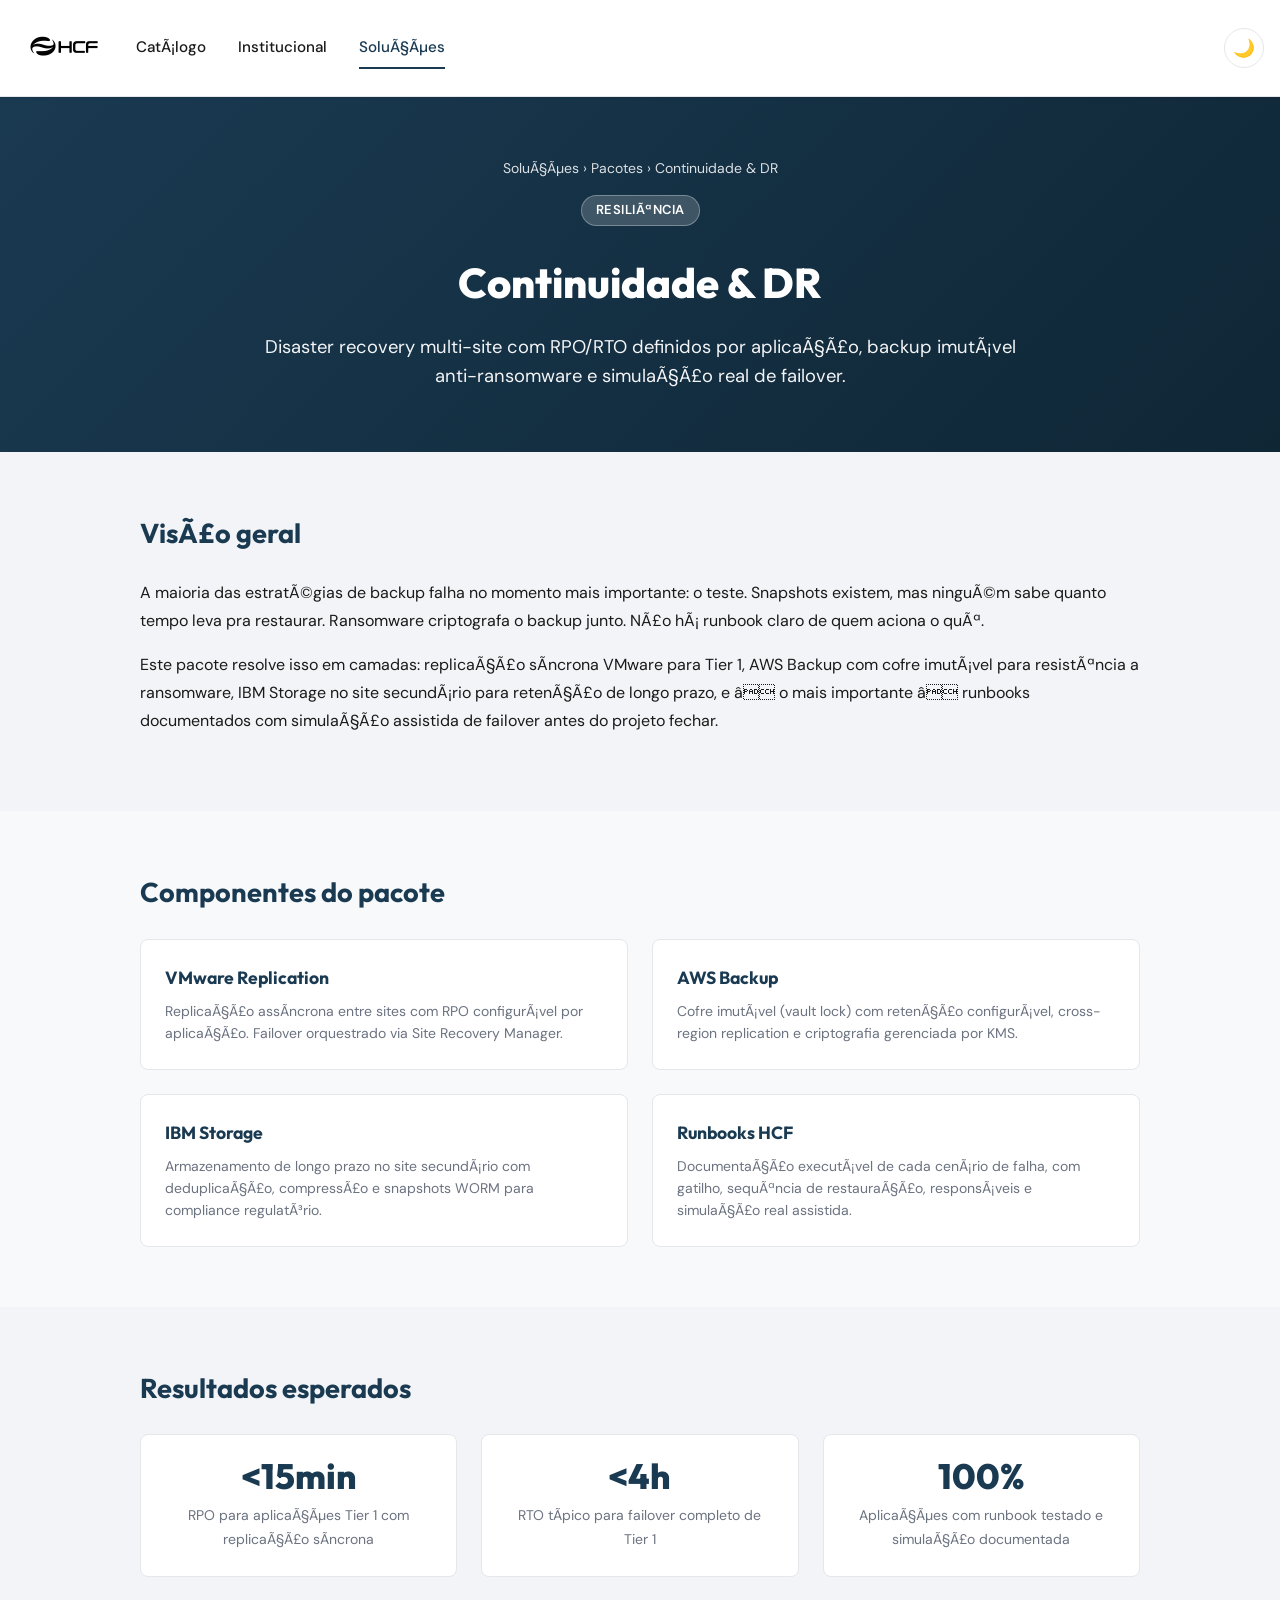
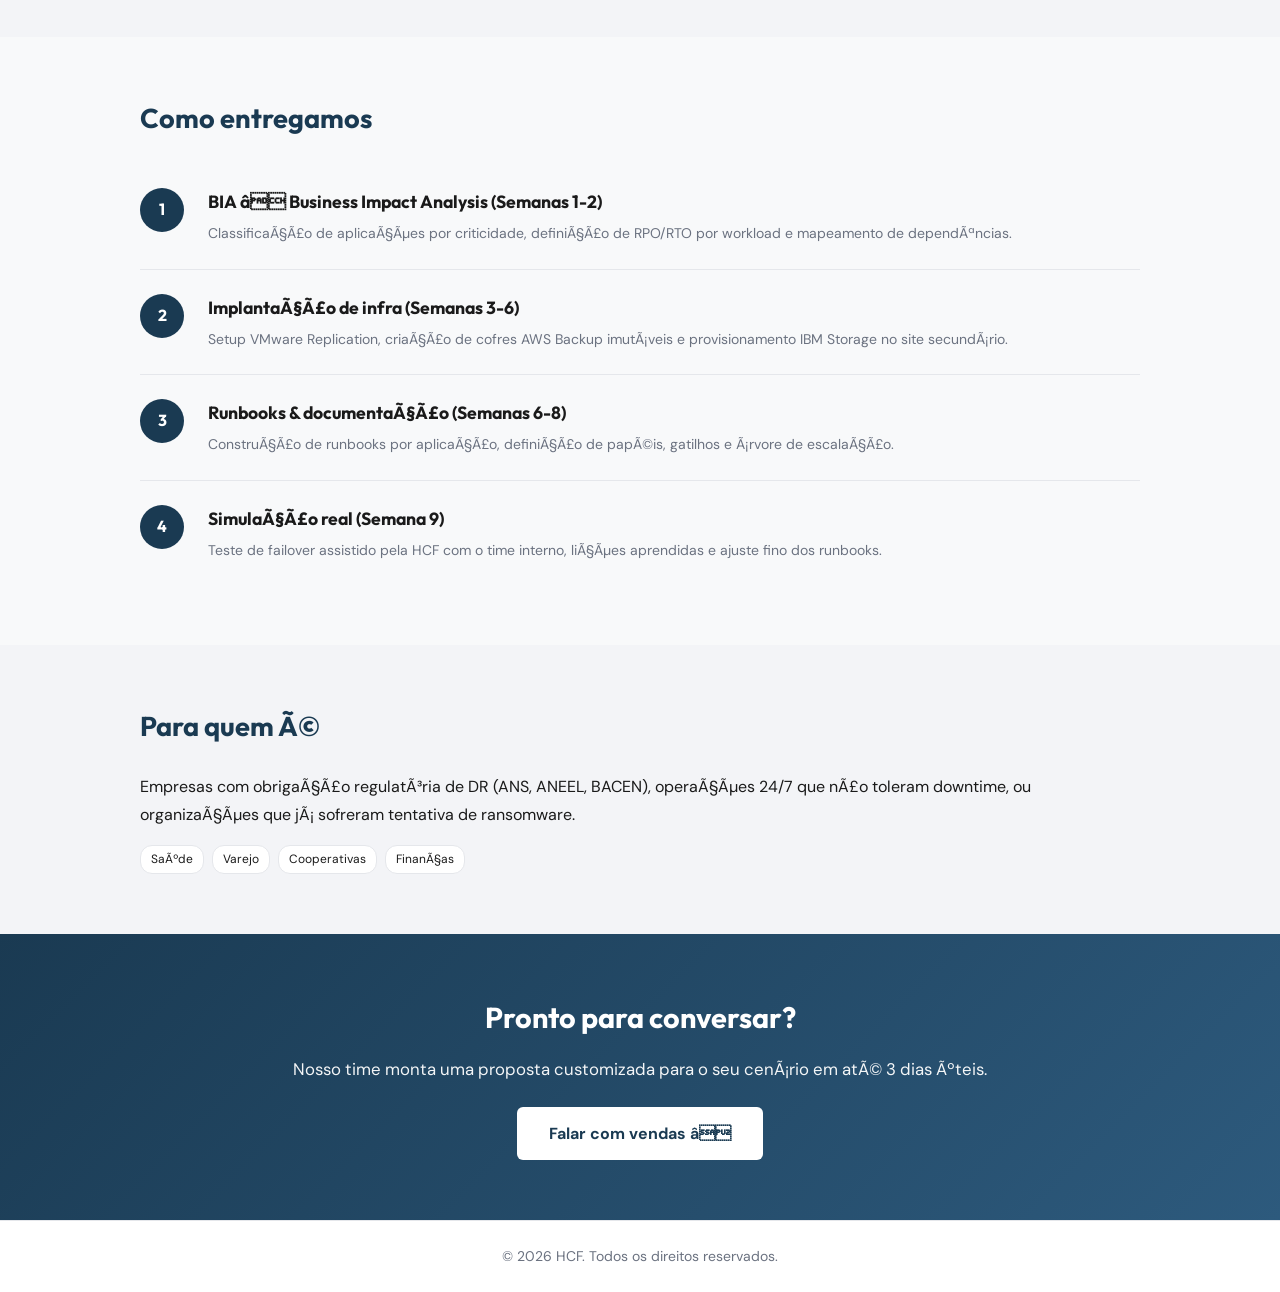
==== commit b3934f60: "att" ====
--- a/pacote-continuidade-dr.html
+++ b/pacote-continuidade-dr.html
@@ -21,31 +21,33 @@
                 <img src="hcf.png" alt="HCF" class="logo-img">
             </a>
             <nav class="nav-tabs">
-                <a href="index.html" class="nav-tab">Catálogo</a>
+                <a href="index.html" class="nav-tab">CatÃ¡logo</a>
                 <a href="index.html" class="nav-tab">Institucional</a>
-                <a href="solucoes.html" class="nav-tab active">Soluções</a>
+                <a href="solucoes.html" class="nav-tab active">SoluÃ§Ãµes</a>
             </nav>
-            <button class="theme-toggle" id="theme-toggle" aria-label="Alternar tema">
-                <span class="theme-icon-light">☀️</span>
-                <span class="theme-icon-dark">🌙</span>
-            </button>
+            <div class="header-right">
+                <button class="theme-toggle" id="theme-toggle" aria-label="Alternar tema">
+                    <span class="theme-icon-light">☀️</span>
+                    <span class="theme-icon-dark">🌙</span>
+                </button>
+            </div>
         </div>
     </header>
 
     <section class="pkg-hero">
         <div class="container">
-            <p class="pkg-breadcrumb"><a href="solucoes.html">Soluções</a> &rsaquo; Pacotes &rsaquo; Continuidade &amp; DR</p>
-            <span class="pkg-hero-tag">Resiliência</span>
+            <p class="pkg-breadcrumb"><a href="solucoes.html">SoluÃ§Ãµes</a> &rsaquo; Pacotes &rsaquo; Continuidade &amp; DR</p>
+            <span class="pkg-hero-tag">ResiliÃªncia</span>
             <h1>Continuidade &amp; DR</h1>
-            <p class="pkg-pitch">Disaster recovery multi-site com RPO/RTO definidos por aplicação, backup imutável anti-ransomware e simulação real de failover.</p>
+            <p class="pkg-pitch">Disaster recovery multi-site com RPO/RTO definidos por aplicaÃ§Ã£o, backup imutÃ¡vel anti-ransomware e simulaÃ§Ã£o real de failover.</p>
         </div>
     </section>
 
     <section class="pkg-section">
         <div class="container">
-            <h2>Visão geral</h2>
-            <p>A maioria das estratégias de backup falha no momento mais importante: o teste. Snapshots existem, mas ninguém sabe quanto tempo leva pra restaurar. Ransomware criptografa o backup junto. Não há runbook claro de quem aciona o quê.</p>
-            <p>Este pacote resolve isso em camadas: replicação síncrona VMware para Tier 1, AWS Backup com cofre imutável para resistência a ransomware, IBM Storage no site secundário para retenção de longo prazo, e — o mais importante — runbooks documentados com simulação assistida de failover antes do projeto fechar.</p>
+            <h2>VisÃ£o geral</h2>
+            <p>A maioria das estratÃ©gias de backup falha no momento mais importante: o teste. Snapshots existem, mas ninguÃ©m sabe quanto tempo leva pra restaurar. Ransomware criptografa o backup junto. NÃ£o hÃ¡ runbook claro de quem aciona o quÃª.</p>
+            <p>Este pacote resolve isso em camadas: replicaÃ§Ã£o sÃ­ncrona VMware para Tier 1, AWS Backup com cofre imutÃ¡vel para resistÃªncia a ransomware, IBM Storage no site secundÃ¡rio para retenÃ§Ã£o de longo prazo, e â o mais importante â runbooks documentados com simulaÃ§Ã£o assistida de failover antes do projeto fechar.</p>
         </div>
     </section>
 
@@ -55,19 +57,19 @@
             <div class="pkg-components-grid">
                 <div class="pkg-component">
                     <h3>VMware Replication</h3>
-                    <p>Replicação assíncrona entre sites com RPO configurável por aplicação. Failover orquestrado via Site Recovery Manager.</p>
+                    <p>ReplicaÃ§Ã£o assÃ­ncrona entre sites com RPO configurÃ¡vel por aplicaÃ§Ã£o. Failover orquestrado via Site Recovery Manager.</p>
                 </div>
                 <div class="pkg-component">
                     <h3>AWS Backup</h3>
-                    <p>Cofre imutável (vault lock) com retenção configurável, cross-region replication e criptografia gerenciada por KMS.</p>
+                    <p>Cofre imutÃ¡vel (vault lock) com retenÃ§Ã£o configurÃ¡vel, cross-region replication e criptografia gerenciada por KMS.</p>
                 </div>
                 <div class="pkg-component">
                     <h3>IBM Storage</h3>
-                    <p>Armazenamento de longo prazo no site secundário com deduplicação, compressão e snapshots WORM para compliance regulatório.</p>
+                    <p>Armazenamento de longo prazo no site secundÃ¡rio com deduplicaÃ§Ã£o, compressÃ£o e snapshots WORM para compliance regulatÃ³rio.</p>
                 </div>
                 <div class="pkg-component">
                     <h3>Runbooks HCF</h3>
-                    <p>Documentação executável de cada cenário de falha, com gatilho, sequência de restauração, responsáveis e simulação real assistida.</p>
+                    <p>DocumentaÃ§Ã£o executÃ¡vel de cada cenÃ¡rio de falha, com gatilho, sequÃªncia de restauraÃ§Ã£o, responsÃ¡veis e simulaÃ§Ã£o real assistida.</p>
                 </div>
             </div>
         </div>
@@ -79,15 +81,15 @@
             <div class="pkg-outcomes">
                 <div class="pkg-outcome">
                     <div class="pkg-outcome-number">&lt;15min</div>
-                    <p>RPO para aplicações Tier 1 com replicação síncrona</p>
+                    <p>RPO para aplicaÃ§Ãµes Tier 1 com replicaÃ§Ã£o sÃ­ncrona</p>
                 </div>
                 <div class="pkg-outcome">
                     <div class="pkg-outcome-number">&lt;4h</div>
-                    <p>RTO típico para failover completo de Tier 1</p>
+                    <p>RTO tÃ­pico para failover completo de Tier 1</p>
                 </div>
                 <div class="pkg-outcome">
                     <div class="pkg-outcome-number">100%</div>
-                    <p>Aplicações com runbook testado e simulação documentada</p>
+                    <p>AplicaÃ§Ãµes com runbook testado e simulaÃ§Ã£o documentada</p>
                 </div>
             </div>
         </div>
@@ -100,29 +102,29 @@
                 <div class="pkg-phase">
                     <div class="pkg-phase-number"></div>
                     <div class="pkg-phase-body">
-                        <h3>BIA — Business Impact Analysis (Semanas 1-2)</h3>
-                        <p>Classificação de aplicações por criticidade, definição de RPO/RTO por workload e mapeamento de dependências.</p>
+                        <h3>BIA â Business Impact Analysis (Semanas 1-2)</h3>
+                        <p>ClassificaÃ§Ã£o de aplicaÃ§Ãµes por criticidade, definiÃ§Ã£o de RPO/RTO por workload e mapeamento de dependÃªncias.</p>
                     </div>
                 </div>
                 <div class="pkg-phase">
                     <div class="pkg-phase-number"></div>
                     <div class="pkg-phase-body">
-                        <h3>Implantação de infra (Semanas 3-6)</h3>
-                        <p>Setup VMware Replication, criação de cofres AWS Backup imutáveis e provisionamento IBM Storage no site secundário.</p>
+                        <h3>ImplantaÃ§Ã£o de infra (Semanas 3-6)</h3>
+                        <p>Setup VMware Replication, criaÃ§Ã£o de cofres AWS Backup imutÃ¡veis e provisionamento IBM Storage no site secundÃ¡rio.</p>
                     </div>
                 </div>
                 <div class="pkg-phase">
                     <div class="pkg-phase-number"></div>
                     <div class="pkg-phase-body">
-                        <h3>Runbooks &amp; documentação (Semanas 6-8)</h3>
-                        <p>Construção de runbooks por aplicação, definição de papéis, gatilhos e árvore de escalação.</p>
+                        <h3>Runbooks &amp; documentaÃ§Ã£o (Semanas 6-8)</h3>
+                        <p>ConstruÃ§Ã£o de runbooks por aplicaÃ§Ã£o, definiÃ§Ã£o de papÃ©is, gatilhos e Ã¡rvore de escalaÃ§Ã£o.</p>
                     </div>
                 </div>
                 <div class="pkg-phase">
                     <div class="pkg-phase-number"></div>
                     <div class="pkg-phase-body">
-                        <h3>Simulação real (Semana 9)</h3>
-                        <p>Teste de failover assistido pela HCF com o time interno, lições aprendidas e ajuste fino dos runbooks.</p>
+                        <h3>SimulaÃ§Ã£o real (Semana 9)</h3>
+                        <p>Teste de failover assistido pela HCF com o time interno, liÃ§Ãµes aprendidas e ajuste fino dos runbooks.</p>
                     </div>
                 </div>
             </div>
@@ -131,13 +133,13 @@
 
     <section class="pkg-section">
         <div class="container">
-            <h2>Para quem é</h2>
-            <p>Empresas com obrigação regulatória de DR (ANS, ANEEL, BACEN), operações 24/7 que não toleram downtime, ou organizações que já sofreram tentativa de ransomware.</p>
+            <h2>Para quem Ã©</h2>
+            <p>Empresas com obrigaÃ§Ã£o regulatÃ³ria de DR (ANS, ANEEL, BACEN), operaÃ§Ãµes 24/7 que nÃ£o toleram downtime, ou organizaÃ§Ãµes que jÃ¡ sofreram tentativa de ransomware.</p>
             <div class="pkg-segments">
-                <span class="component-chip">Saúde</span>
+                <span class="component-chip">SaÃºde</span>
                 <span class="component-chip">Varejo</span>
                 <span class="component-chip">Cooperativas</span>
-                <span class="component-chip">Finanças</span>
+                <span class="component-chip">FinanÃ§as</span>
             </div>
         </div>
     </section>
@@ -145,8 +147,8 @@
     <section class="pkg-cta">
         <div class="container">
             <h2>Pronto para conversar?</h2>
-            <p>Nosso time monta uma proposta customizada para o seu cenário em até 3 dias úteis.</p>
-            <a href="mailto:vendas@hcftec.br?subject=Interesse%20no%20pacote%20Continuidade%20e%20DR&body=Ol%C3%A1%2C%20gostaria%20de%20receber%20uma%20proposta%20para%20o%20pacote%20Continuidade%20e%20DR." class="pkg-cta-btn">Falar com vendas →</a>
+            <p>Nosso time monta uma proposta customizada para o seu cenÃ¡rio em atÃ© 3 dias Ãºteis.</p>
+            <a href="mailto:vendas@hcftec.br?subject=Interesse%20no%20pacote%20Continuidade%20e%20DR&body=Ol%C3%A1%2C%20gostaria%20de%20receber%20uma%20proposta%20para%20o%20pacote%20Continuidade%20e%20DR." class="pkg-cta-btn">Falar com vendas â</a>
         </div>
     </section>
 
--- a/styles.css
+++ b/styles.css
@@ -1862,6 +1862,50 @@
     .packages-grid { grid-template-columns: 1fr; }
 }
 
+/* Filtro de pacotes por segmento (funil por tipo de negócio) */
+.segment-tabs {
+    display: flex;
+    flex-wrap: wrap;
+    gap: var(--spacing-sm);
+    border-bottom: 1px solid var(--color-border);
+    margin-bottom: var(--spacing-md);
+}
+
+.segment-tab {
+    background: none;
+    border: none;
+    border-bottom: 2px solid transparent;
+    padding: 8px 4px;
+    margin-bottom: -1px;
+    font-family: var(--font-body);
+    font-size: 14px;
+    font-weight: 600;
+    color: var(--color-text-light);
+    cursor: pointer;
+    transition: var(--transition);
+}
+
+.segment-tab:hover {
+    color: var(--color-primary);
+}
+
+.segment-tab.active {
+    color: var(--color-primary);
+    border-bottom-color: var(--color-primary);
+}
+
+.segment-context {
+    font-size: 14px;
+    color: var(--color-text-dark);
+    margin: 0 0 var(--spacing-lg) 0;
+    font-family: var(--font-body);
+}
+
+/* Garante que o atributo hidden vença o display:flex do card */
+.package-card[hidden] {
+    display: none;
+}
+
 /* ============================================
    PACKAGE DETAIL PAGES
    ============================================ */
@@ -2121,3 +2165,222 @@
     .pkg-components-grid,
     .pkg-outcomes { grid-template-columns: 1fr; }
 }
+
+/* ===== Landing (aba Início) ===== */
+
+.container {
+    max-width: 1200px;
+    margin: 0 auto;
+}
+
+/* Botões reutilizáveis */
+.btn-primary,
+.btn-on-dark,
+.btn-outline {
+    display: inline-block;
+    font-family: var(--font-body);
+    font-size: 16px;
+    font-weight: 600;
+    padding: 14px 28px;
+    border-radius: 6px;
+    border: 2px solid transparent;
+    cursor: pointer;
+    transition: var(--transition);
+}
+
+.btn-primary {
+    background-color: var(--color-primary);
+    color: var(--color-white);
+}
+
+.btn-primary:hover {
+    background-color: var(--color-primary-dark);
+    transform: translateY(-2px);
+    box-shadow: var(--box-shadow-hover);
+}
+
+/* Botão claro para usar sobre fundos navy escuros */
+.btn-on-dark {
+    background-color: #ffffff;
+    color: #0f2635;
+}
+
+.btn-on-dark:hover {
+    background-color: #e9eef3;
+    transform: translateY(-2px);
+}
+
+.btn-outline {
+    background-color: transparent;
+    color: #ffffff;
+    border-color: rgba(255, 255, 255, 0.7);
+}
+
+.btn-outline:hover {
+    background-color: rgba(255, 255, 255, 0.12);
+    border-color: #ffffff;
+}
+
+/* Hero */
+.home-hero {
+    background: linear-gradient(135deg, #0f2635 0%, #1a3a52 60%, #2d5a7d 100%);
+    color: #ffffff;
+    padding: 96px var(--spacing-sm);
+    text-align: center;
+}
+
+.home-hero-content {
+    max-width: 820px;
+    margin: 0 auto;
+}
+
+.home-hero h1 {
+    font-family: var(--font-display);
+    font-size: 2.8rem;
+    font-weight: 700;
+    line-height: 1.15;
+    margin: 0 0 var(--spacing-md) 0;
+    color: #ffffff;
+}
+
+.home-hero p {
+    font-size: 1.15rem;
+    line-height: 1.6;
+    color: rgba(255, 255, 255, 0.85);
+    margin: 0 0 var(--spacing-lg) 0;
+}
+
+.home-hero-actions {
+    display: flex;
+    gap: var(--spacing-sm);
+    justify-content: center;
+    flex-wrap: wrap;
+}
+
+/* Pilares: grade de 4 colunas */
+.pilares-grid {
+    grid-template-columns: repeat(4, 1fr);
+}
+
+.pilar-card {
+    display: block;
+    text-decoration: none;
+    color: inherit;
+}
+
+.pilar-link {
+    display: inline-block;
+    margin-top: var(--spacing-sm);
+    font-size: 14px;
+    font-weight: 600;
+    color: var(--color-primary);
+}
+
+.pilar-card:hover .pilar-link {
+    text-decoration: underline;
+}
+
+.section-footer-link {
+    margin-top: var(--spacing-lg);
+    text-align: center;
+}
+
+.section-footer-link a {
+    font-size: 15px;
+    font-weight: 600;
+    color: var(--color-primary);
+    text-decoration: none;
+}
+
+.section-footer-link a:hover {
+    text-decoration: underline;
+}
+
+/* Catálogo em destaque */
+.catalogo-destaque {
+    padding: 80px var(--spacing-sm);
+    background-color: var(--color-bg-light);
+    text-align: center;
+}
+
+.catalogo-destaque h2 {
+    font-size: 1.8rem;
+    color: var(--color-primary);
+    margin: 0 0 var(--spacing-sm) 0;
+    font-weight: 600;
+}
+
+.catalogo-destaque .section-subtitle {
+    margin: 0 auto var(--spacing-lg) auto;
+    max-width: 640px;
+}
+
+.catalogo-destaque-chips {
+    display: flex;
+    flex-wrap: wrap;
+    gap: 12px;
+    justify-content: center;
+    margin-bottom: var(--spacing-lg);
+}
+
+.destaque-chip {
+    font-family: var(--font-body);
+    font-size: 14px;
+    font-weight: 500;
+    padding: 8px 18px;
+    border-radius: 999px;
+    border: 1px solid var(--color-border);
+    background-color: var(--color-bg-white);
+    color: var(--color-text-dark);
+    cursor: pointer;
+    transition: var(--transition);
+}
+
+.destaque-chip:hover {
+    border-color: var(--color-primary);
+    color: var(--color-primary);
+}
+
+/* CTA final */
+.home-cta {
+    background: linear-gradient(135deg, #0f2635 0%, #1a3a52 100%);
+    color: #ffffff;
+    padding: 80px var(--spacing-sm);
+    text-align: center;
+}
+
+.home-cta h2 {
+    font-family: var(--font-display);
+    font-size: 2rem;
+    font-weight: 700;
+    margin: 0 0 var(--spacing-sm) 0;
+    color: #ffffff;
+}
+
+.home-cta p {
+    font-size: 1.1rem;
+    color: rgba(255, 255, 255, 0.85);
+    margin: 0 0 var(--spacing-lg) 0;
+}
+
+/* Responsivo landing */
+@media (max-width: 1199px) {
+    .pilares-grid {
+        grid-template-columns: repeat(2, 1fr);
+    }
+}
+
+@media (max-width: 768px) {
+    .home-hero {
+        padding: var(--spacing-xxl) var(--spacing-sm);
+    }
+    .home-hero h1 {
+        font-size: 2rem;
+    }
+    .home-hero p {
+        font-size: 1rem;
+    }
+    .pilares-grid {
+        grid-template-columns: 1fr;
+    }
+}
